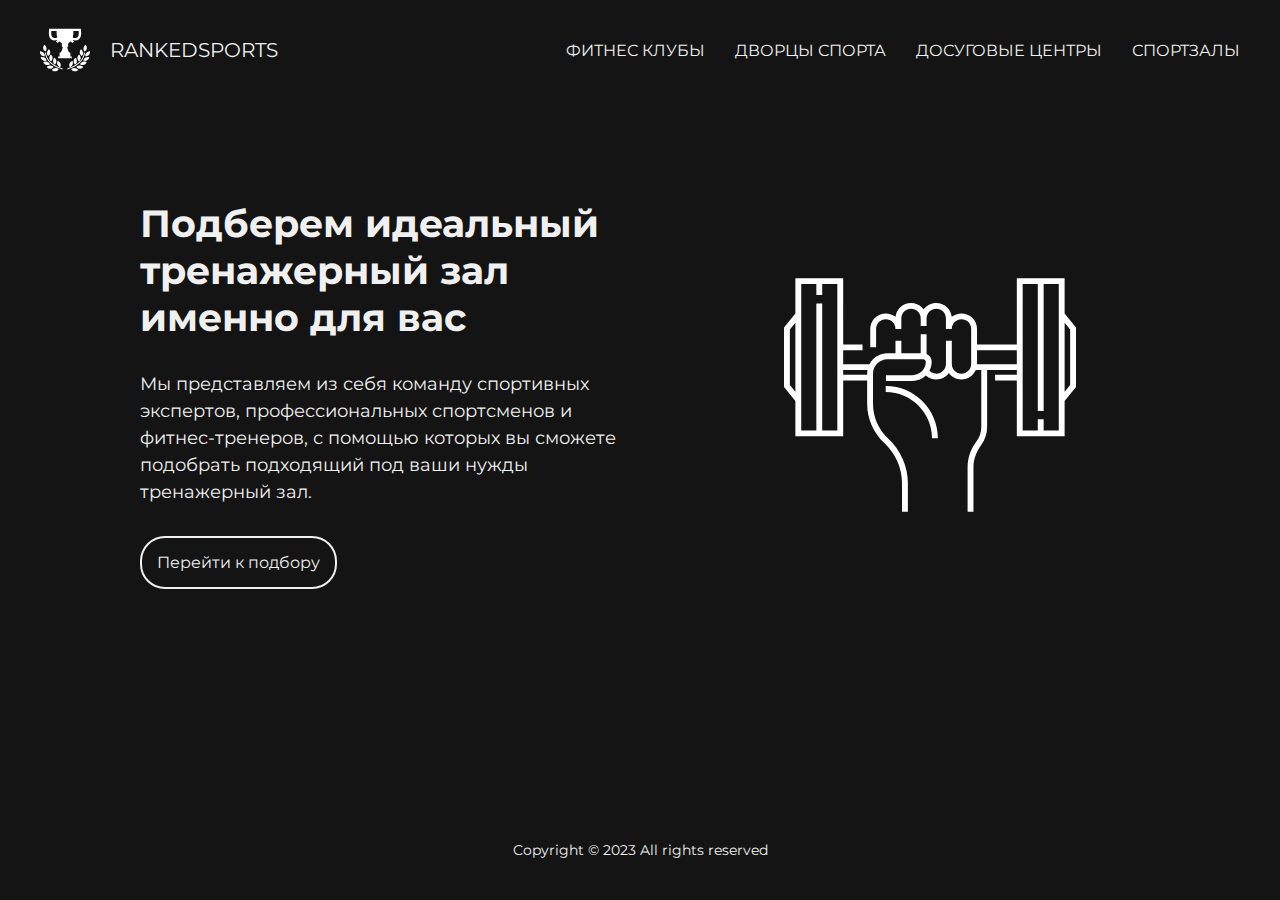
==== index.html @ 9a41a367 "made homepage + demo of main page" ====
<!DOCTYPE html>
<html lang="en">

<head>
  <meta charset="UTF-8">
  <meta http-equiv="X-UA-Compatible" content="IE=edge">
  <meta name="viewport" content="width=device-width, initial-scale=1.0">
  <link rel="stylesheet" href="style.css">
  <title>RankedSports</title>
</head>

<body>
  <div class="wrapper">
    <header class="header">
      <div class="header__logo">
        <img src="assets/logo.svg" alt="logo" class="header__icon">
        <span class="header__title">RANKEDSPORTS</span>
      </div>
      <div class="header__content">
        <a href="#" class="header__item">ФИТНЕС КЛУБЫ</a>
        <a href="#" class="header__item">ДВОРЦЫ СПОРТА</a>
        <a href="#" class="header__item">ДОСУГОВЫЕ ЦЕНТРЫ</a>
        <a href="#" class="header__item">СПОРТЗАЛЫ</a>
      </div>
    </header>
    <main class="page">
      <div class="page__intro">
        <div class="intro__container">
          <div class="intro__text">
            <h1 class="intro__title">Подберем идеальный тренажерный зал именно для вас</h1>
            <h2 class="intro__description">Мы представляем из себя команду спортивных экспертов, профессиональных
              спортсменов и
              фитнес-тренеров, с помощью которых вы сможете подобрать подходящий под ваши нужды тренажерный зал.</h2>
            <a href="php/index.php" class="intro__link">Перейти к подбору</a>
          </div>
          <div class="intro__img">
            <img src="assets/hero.svg" alt="">
          </div>
        </div>
      </div>
    </main>
    <footer class="footer">
      <div class="footer__container">
        <div class="footer__copy">Copyright © 2023 All rights reserved</div>
      </div>
    </footer>
  </div>
</body>

</html>
---- style.css ----
@import url(https://fonts.googleapis.com/css?family=Montserrat:regular,700,900&display=swap);

:root {
  --primary: rgb(106, 90, 205);
  --primary-dark: rgb(20, 20, 20);
  --primary-white: rgb(240, 240, 240);
}

* {
  margin: 0;
  padding: 0;
  box-sizing: border-box;
}

html {
  height: 100%;
}

body {
  height: 100%;
  font-family: 'Montserrat';
  background-color: var(--primary-dark);
  color: var(--primary-white);
}

a {
  text-decoration: none;
  color: var(--primary-white);
}

.wrapper {
  min-height: 100%;
  display: flex;
  flex-direction: column;
  max-width: 1200px;
  margin: 0 auto;
}

/*-------------------------------------------------INDEX.HTML--------------------------------------------------------------*/

.header {
  height: 100px;
  display: flex;
  justify-content: space-between;
}

.header__logo {
  display: flex;
  align-items: center;
  column-gap: 20px;
}

.header__icon {
  width: 50px;
  height: 50px;
}

.header__title {
  font-size: 20px;
}

.header__content {
  justify-self: flex-end;
  display: flex;
  column-gap: 30px;
  justify-content: center;
  align-items: center;
}

.header__item {
  color: var(--primary-white);
  font-size: 16px;
}

.header__item:hover {
  transition: all 0.3s ease 0s;
  color: var(--primary);
}

.page {
  flex: 1 1 auto;
}

.intro__container {
  display: flex;
  margin: 100px;
  column-gap: 40px;
}

.intro__text {
  flex: 1 0 50%;
}

.intro__title {
  margin: 0 0 30px 0;
  font-size: 38px;
}

.intro__description {
  margin: 0 0 30px 0;
  font-size: 18px;
  font-weight: 400;
  line-height: 27px;
}

.intro__link {
  display: inline-block;
  border: 2px solid var(--primary-white);
  padding: 15px;
  border-radius: 25px;
}

.intro__link:hover {
  transition: all 0.3s ease 0s;
  background-color: var(--primary);
}

.intro__img {
  flex: 1 0 50%;
  display: flex;
  justify-content: center;
  align-items: center;
}

.intro__img img {
  height: 300px;
  width: 300px;
}

.footer {
}

.footer__container {
  height: 100px;
  display: flex;
  justify-content: center;
  align-items: center;
}

.footer__copy {
  font-size: 14px;
}

/*-------------------------------------------------INDEX.PHP--------------------------------------------------------------*/

.page__main {
  display: flex;
  margin: 60px;
}

.main__toolbar {
  flex: 0 0 20%;
  margin-right: 20px;
  border-right: 1px solid var(--primary-white);
}

.main__content {
  flex: 0 0 80%;
}

.main__item {
  margin: 0 0 15px 0;
}

.main__search {
  width: 100%;
  background-color: var(--primary-dark);
  color: var(--primary-white);
  border: 2px solid var(--primary-white);
  padding: 15px;
  border-radius: 25px;
}
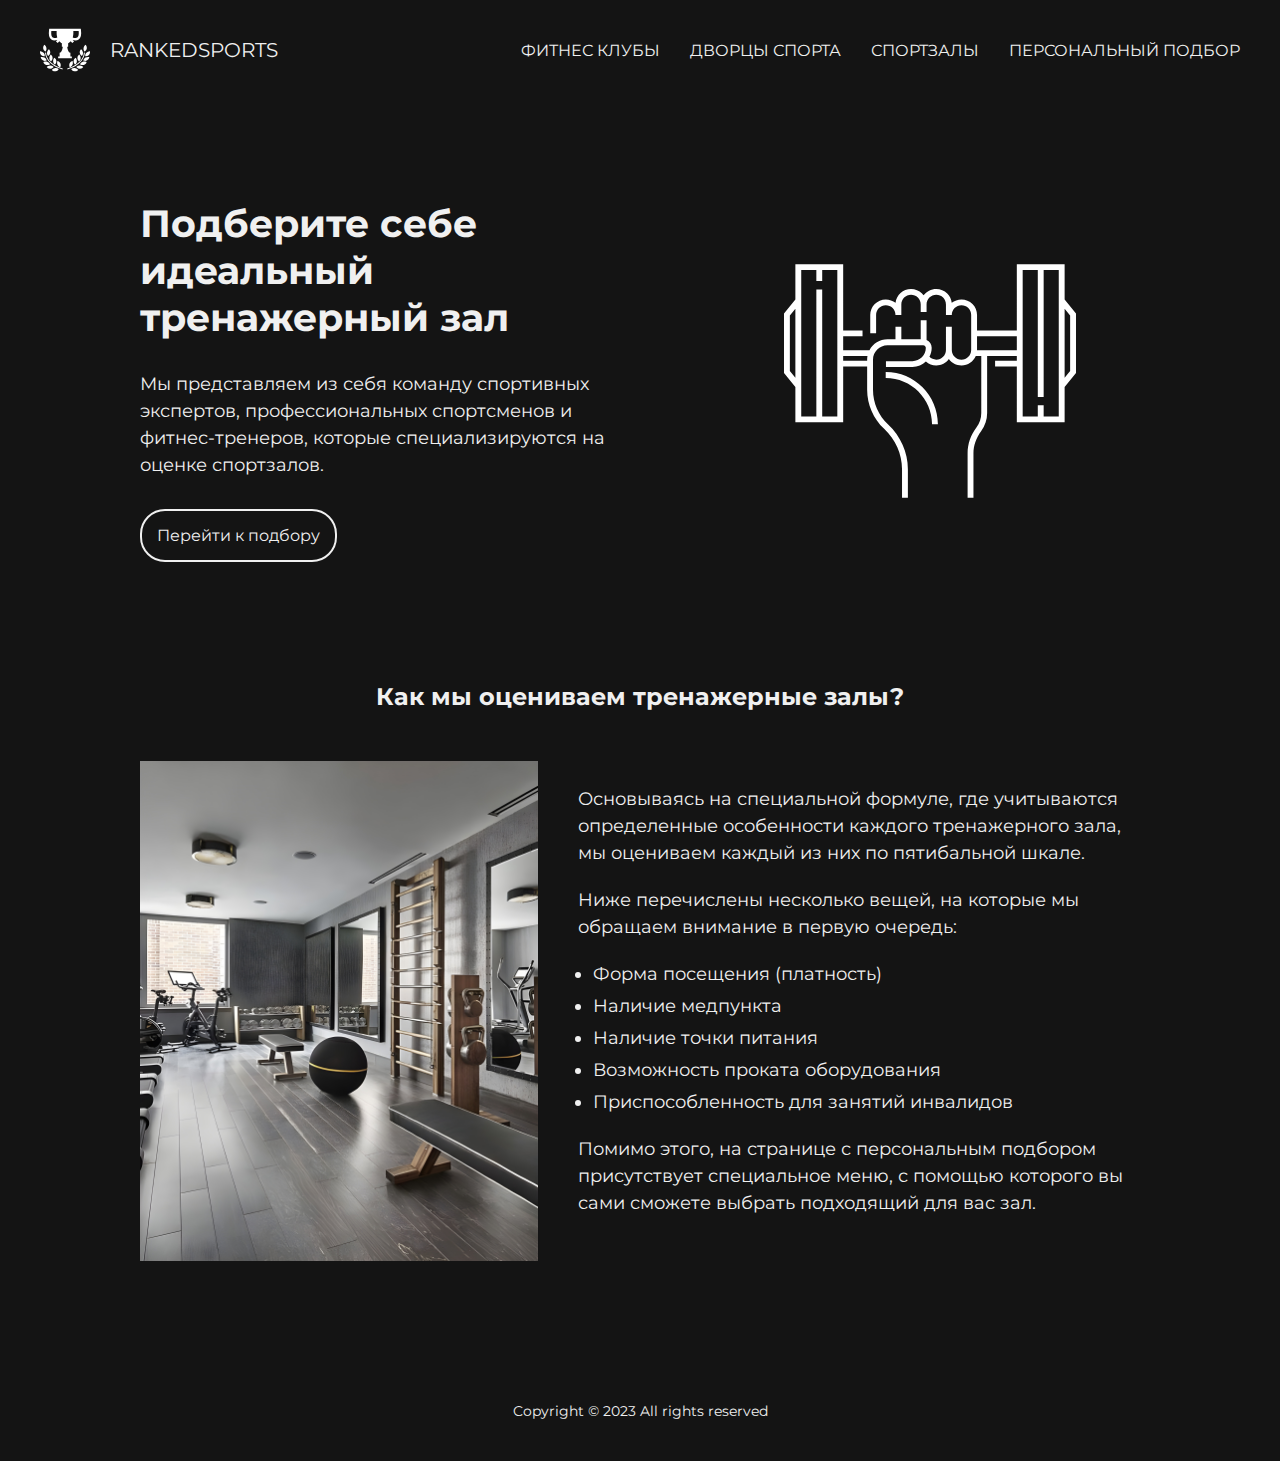
==== commit 504eab0d: "made significant changes on main page" ====
--- a/index.html
+++ b/index.html
@@ -19,22 +19,49 @@
       <div class="header__content">
         <a href="#" class="header__item">ФИТНЕС КЛУБЫ</a>
         <a href="#" class="header__item">ДВОРЦЫ СПОРТА</a>
-        <a href="#" class="header__item">ДОСУГОВЫЕ ЦЕНТРЫ</a>
         <a href="#" class="header__item">СПОРТЗАЛЫ</a>
+        <a href="php/index.php" class="header__item">ПЕРСОНАЛЬНЫЙ ПОДБОР</a>
       </div>
     </header>
     <main class="page">
       <div class="page__intro">
         <div class="intro__container">
           <div class="intro__text">
-            <h1 class="intro__title">Подберем идеальный тренажерный зал именно для вас</h1>
-            <h2 class="intro__description">Мы представляем из себя команду спортивных экспертов, профессиональных
-              спортсменов и
-              фитнес-тренеров, с помощью которых вы сможете подобрать подходящий под ваши нужды тренажерный зал.</h2>
+            <h1 class="intro__title">Подберите себе идеальный тренажерный зал</h1>
+            <h2 class="intro__description">
+              Мы представляем из себя команду спортивных экспертов, профессиональных
+              спортсменов и фитнес-тренеров, которые специализируются на оценке спортзалов.</h2>
             <a href="php/index.php" class="intro__link">Перейти к подбору</a>
           </div>
           <div class="intro__img">
             <img src="assets/hero.svg" alt="">
+          </div>
+        </div>
+      </div>
+      <div class="page__about">
+        <h2 class="about__title">Как мы оцениваем тренажерные залы?</h2>
+        <div class="about__container">
+          <img class="about__img" src="assets/gym.jpeg"></img>
+          <div class="about__text">
+            <p class="about__description">
+              Основываясь на специальной формуле, где учитываются определенные
+              особенности каждого тренажерного зала, мы оцениваем каждый из них по пятибальной шкале.
+            </p>
+            <p class="about__description">
+              Ниже перечислены несколько
+              вещей, на которые мы обращаем внимание в первую очередь:
+            </p>
+            <ul class="about__list">
+              <li class="about__element">Форма посещения (платность)</li>
+              <li class="about__element">Наличие медпункта</li>
+              <li class="about__element">Наличие точки питания</li>
+              <li class="about__element">Возможность проката оборудования</li>
+              <li class="about__element">Приспособленность для занятий инвалидов</li>
+            </ul>
+            <p class="about__description">
+              Помимо этого, на странице с персональным подбором присутствует специальное меню, с помощью которого вы
+              сами сможете выбрать подходящий для вас зал.
+            </p>
           </div>
         </div>
       </div>
--- a/style.css
+++ b/style.css
@@ -36,6 +36,19 @@
   margin: 0 auto;
 }
 
+.hidden {
+  display: none;
+}
+
+.active--gym {
+  border: 1px solid var(--primary) !important;
+  box-shadow: 0 0 5px 2px var(--primary);
+}
+
+.paid {
+  color: var(--primary);
+}
+
 /*-------------------------------------------------INDEX.HTML--------------------------------------------------------------*/
 
 .header {
@@ -55,8 +68,14 @@
   height: 50px;
 }
 
-.header__title {
+.header__title,
+.header__title--secondary {
   font-size: 20px;
+}
+
+.header__title--secondary:hover {
+  transition: all 0.3s ease 0s;
+  color: var(--primary);
 }
 
 .header__content {
@@ -79,6 +98,10 @@
 
 .page {
   flex: 1 1 auto;
+}
+
+.page__intro {
+  margin: 0 0 120px 0;
 }
 
 .intro__container {
@@ -127,6 +150,45 @@
   width: 300px;
 }
 
+.page__about {
+  margin: 100px;
+}
+
+.about__container {
+  display: flex;
+  column-gap: 40px;
+  align-items: center;
+}
+
+.about__title {
+  text-align: center;
+  margin: 20px 0 50px 0;
+}
+
+.about__img {
+  height: 500px;
+  width: auto;
+}
+
+.about__text {
+}
+
+.about__description {
+  font-size: 18px;
+  margin: 0 0 20px 0;
+  line-height: 27px;
+}
+
+.about__list {
+  margin: 0 0 20px 15px;
+}
+
+.about__element {
+  font-size: 18px;
+  margin: 0 0 5px 0;
+  line-height: 27px;
+}
+
 .footer {
 }
 
@@ -159,14 +221,42 @@
 }
 
 .main__item {
-  margin: 0 0 15px 0;
+  padding: 10px;
+  border-radius: 10px;
+  margin: 0 0 10px 0;
+  cursor: pointer;
+  background-color: rgb(15, 15, 15);
+  border: 1px solid var(--primary-dark);
+}
+
+.main__item:hover {
+  transition: all 0.5s ease 0s;
+  border: 1px solid var(--primary);
 }
 
 .main__search {
-  width: 100%;
+  width: 90%;
   background-color: var(--primary-dark);
   color: var(--primary-white);
   border: 2px solid var(--primary-white);
   padding: 15px;
   border-radius: 25px;
-}
+  outline-color: var(--primary);
+}
+
+.main__description {
+  margin: 5px 0 0 0;
+  color: rgb(130, 130, 130);
+  font-size: 14px;
+}
+
+.main__about {
+  margin: 10px 0 0 0;
+  list-style-type: none;
+}
+
+.about__item {
+  font-size: 14px;
+  line-height: 20px;
+  margin: 0 0 5px 0;
+}
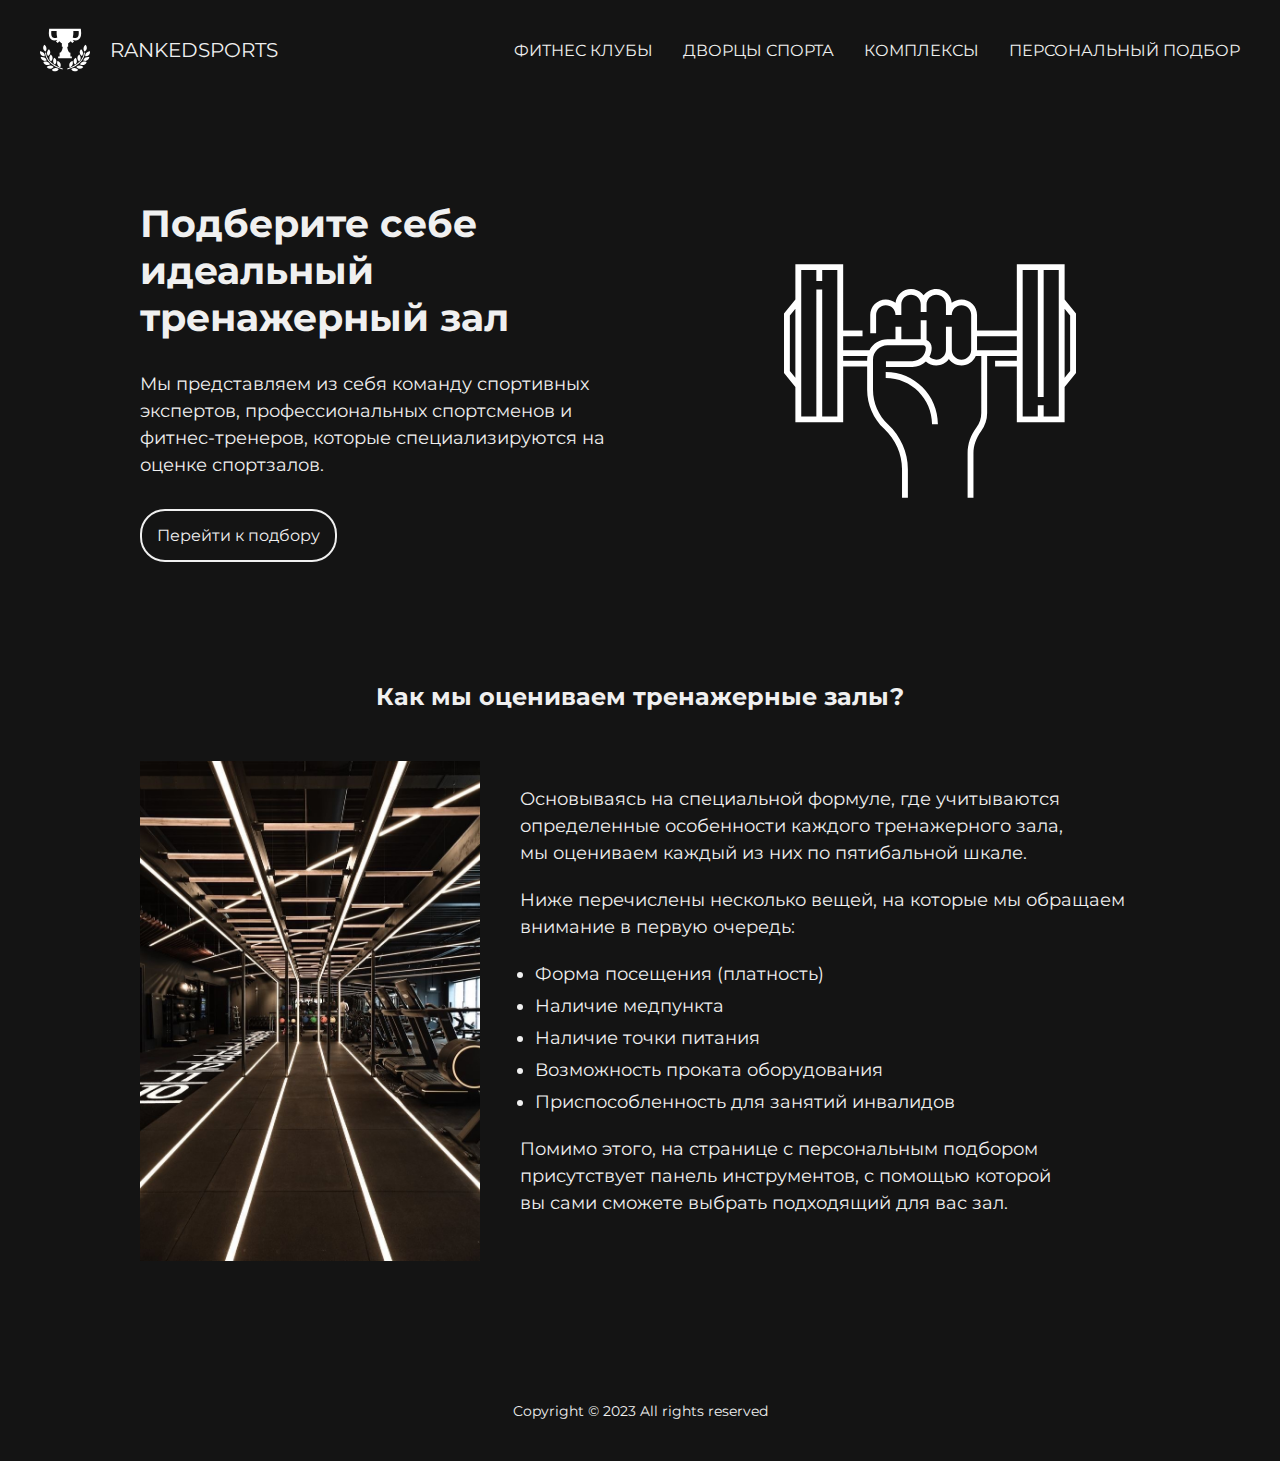
==== commit 433520c0: "made fitness/palace/complex/choice pages" ====
--- a/index.html
+++ b/index.html
@@ -17,9 +17,9 @@
         <span class="header__title">RANKEDSPORTS</span>
       </div>
       <div class="header__content">
-        <a href="#" class="header__item">ФИТНЕС КЛУБЫ</a>
-        <a href="#" class="header__item">ДВОРЦЫ СПОРТА</a>
-        <a href="#" class="header__item">СПОРТЗАЛЫ</a>
+        <a href="php/fitness.php" class="header__item">ФИТНЕС КЛУБЫ</a>
+        <a href="php/palaces.php" class="header__item">ДВОРЦЫ СПОРТА</a>
+        <a href="php/complexes.php" class="header__item">КОМПЛЕКСЫ</a>
         <a href="php/index.php" class="header__item">ПЕРСОНАЛЬНЫЙ ПОДБОР</a>
       </div>
     </header>
@@ -41,11 +41,11 @@
       <div class="page__about">
         <h2 class="about__title">Как мы оцениваем тренажерные залы?</h2>
         <div class="about__container">
-          <img class="about__img" src="assets/gym.jpeg"></img>
+          <img class="about__img" src="assets/gym.JPG"></img>
           <div class="about__text">
             <p class="about__description">
               Основываясь на специальной формуле, где учитываются определенные
-              особенности каждого тренажерного зала, мы оцениваем каждый из них по пятибальной шкале.
+              особенности каждого тренажерного зала,<br>мы оцениваем каждый из них по пятибальной шкале.
             </p>
             <p class="about__description">
               Ниже перечислены несколько
@@ -59,7 +59,8 @@
               <li class="about__element">Приспособленность для занятий инвалидов</li>
             </ul>
             <p class="about__description">
-              Помимо этого, на странице с персональным подбором присутствует специальное меню, с помощью которого вы
+              Помимо этого, на странице с персональным подбором присутствует панель инструментов, с помощью
+              которой<br>вы
               сами сможете выбрать подходящий для вас зал.
             </p>
           </div>
--- a/style.css
+++ b/style.css
@@ -49,6 +49,10 @@
   color: var(--primary);
 }
 
+.page__description {
+  margin: 50px;
+}
+
 /*-------------------------------------------------INDEX.HTML--------------------------------------------------------------*/
 
 .header {
@@ -207,7 +211,27 @@
 
 .page__main {
   display: flex;
-  margin: 60px;
+  margin: 50px;
+}
+
+.selection__title {
+  text-align: center;
+}
+
+.selection__container {
+  margin: 50px 0 100px 0;
+}
+
+.selection__text {
+  font-size: 20px;
+  line-height: 27px;
+  text-align: center;
+  margin: 0 0 30px 0;
+}
+
+.selection__img {
+  width: 100%;
+  height: auto;
 }
 
 .main__toolbar {
@@ -217,7 +241,7 @@
 }
 
 .main__content {
-  flex: 0 0 80%;
+  flex: 0 0 calc(80% - 20px);
 }
 
 .main__item {
@@ -227,6 +251,9 @@
   cursor: pointer;
   background-color: rgb(15, 15, 15);
   border: 1px solid var(--primary-dark);
+  display: flex;
+  flex-wrap: wrap;
+  justify-content: space-between;
 }
 
 .main__item:hover {
@@ -244,6 +271,13 @@
   outline-color: var(--primary);
 }
 
+.main__search--title {
+  text-align: center;
+  display: block;
+  margin: 0 0 15px 0;
+  width: 90%;
+}
+
 .main__description {
   margin: 5px 0 0 0;
   color: rgb(130, 130, 130);
@@ -255,8 +289,58 @@
   list-style-type: none;
 }
 
+.main__info {
+  flex: 0 0 70%;
+}
+
+.main__rating {
+  flex: 0 0 20%;
+  display: flex;
+  align-items: center;
+  max-height: 50px;
+  max-width: 125px;
+}
+
+.main__star {
+  width: 20px;
+  height: 20px;
+  margin: 0 0 0 5px;
+}
+
 .about__item {
   font-size: 14px;
   line-height: 20px;
   margin: 0 0 5px 0;
 }
+
+/*-------------------------------------------------FITNESS.PHP--------------------------------------------------------------*/
+
+.description__title {
+  text-align: center;
+}
+
+.description__container {
+  display: flex;
+  column-gap: 40px;
+  margin: 50px 0 100px 0;
+  align-items: center;
+}
+
+.description__info {
+}
+
+.description__text {
+  font-size: 16px;
+  line-height: 23px;
+  margin: 0 0 10px 0;
+}
+
+.description__img {
+  width: 625px;
+  height: auto;
+}
+
+.description__img--palace {
+  width: 725px;
+  height: auto;
+}
